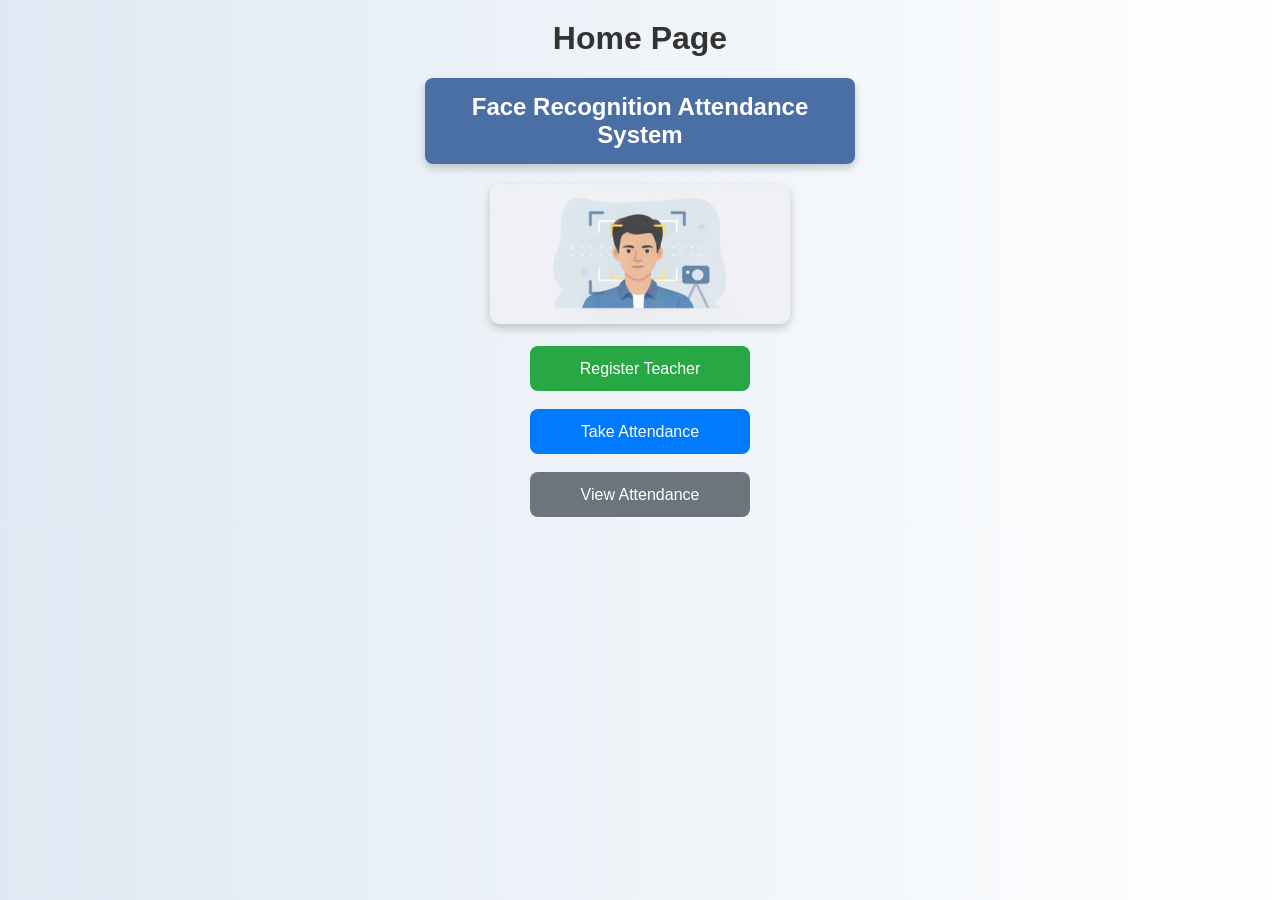
==== index.html @ 6f57ac82 "edited File" ====
<!DOCTYPE html>
<html>
    <head>
        <title>Smart Attendance System</title>
        <link rel="stylesheet" href="style.css">
    </head>

    <body>
        <h1 align="center">Home Page</h1>
        
        
            <div align="center">
            <h2 id="head" width="100px"> Face Recognition Attendance System</h2>
            <img src="photo.png"><br><br>
            <button id="b1">Register Teacher</button><br><br>

            <button id="b2">Take Attendance</button><br><br>

            <button id="b3">View Attendance </button>
        </div>
        
    </body>
</html>
---- style.css ----
body{
    font-family: Arial, Helvetica, sans-serif;
    background: linear-gradient(to right, #dfe9f3, #ffffff);
}

h1{
    color: #333;
    margin-top: 20px;
}

#head{
    background-color: #4a6fa5;
    color: white;
    padding: 15px;
    width: 400px;
    border-radius: 8px;
    box-shadow: 0px 4px 10px rgba(0,0,0,0.2);
}

img{
    width: 300px;
    border-radius: 10px;
    box-shadow: 0px 4px 10px rgba(0,0,0,0.2);
}

button{
    width: 220px;
    height: 45px;
    border: none;
    border-radius: 8px;
    font-size: 16px;
    color: white;
    cursor: pointer;
    transition: 0.3s;
}

#b1{
    background-color: #28a745;
}

#b1:hover{
    background-color: #1e7e34;
}

#b2{
    background-color: #007bff;
}

#b2:hover{
    background-color: #0056b3;
}

#b3{
    background-color: #6c757d;
}

#b3:hover{
    background-color: #545b62;
}
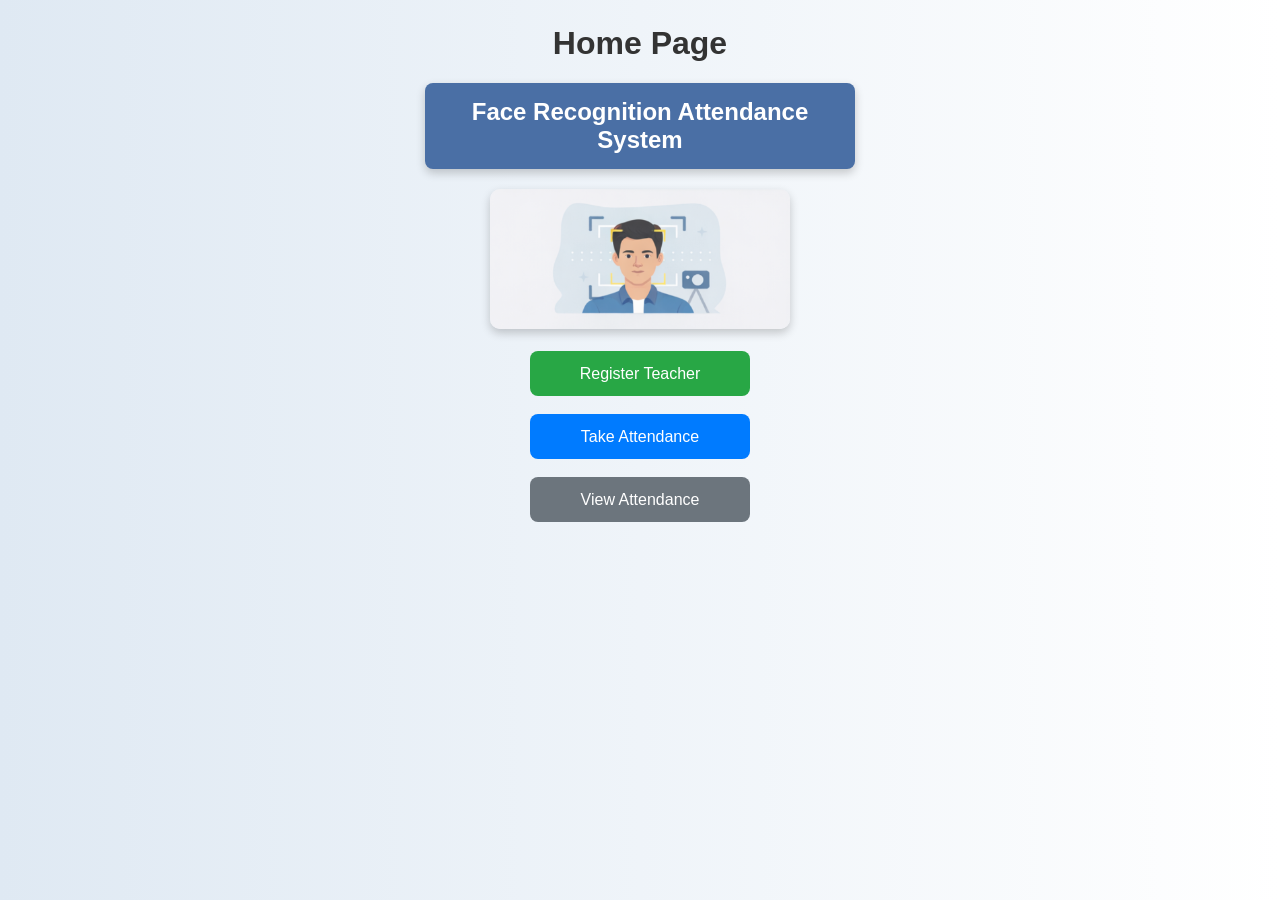
==== commit 1c033674: "Added Register file and edited css file" ====
--- a/index.html
+++ b/index.html
@@ -12,7 +12,7 @@
             <div align="center">
             <h2 id="head" width="100px"> Face Recognition Attendance System</h2>
             <img src="photo.png"><br><br>
-            <button id="b1">Register Teacher</button><br><br>
+            <a href="register.html"><button id="b1">Register Teacher</button></a> <br><br>
 
             <button id="b2">Take Attendance</button><br><br>
 
--- a/style.css
+++ b/style.css
@@ -5,7 +5,8 @@
 
 h1{
     color: #333;
-    margin-top: 20px;
+    margin-top: 25px;
+    
 }
 
 #head{
@@ -56,4 +57,44 @@
 
 #b3:hover{
     background-color: #545b62;
-}+}
+
+/*Register File Css */
+form{
+    background:white;
+    padding:30px;
+    border-radius:10px;
+    width:350px;
+    margin:auto;
+    box-shadow:0px 4px 15px rgba(0,0,0,0.2);
+}
+
+label{
+    font-weight:bold;
+    color:#333;
+}
+
+#b4{
+    background-color: #28a745;
+}
+
+#b4:hover{
+    background-color: #1e7e34;
+}
+
+#b5{
+    background-color: #007bff;
+}
+
+#b5:hover{
+    background-color: #0056b3;
+}
+
+#name,
+#department{
+    height:30px;
+    width:220px;
+    border:1px solid #ccc;
+    border-radius:5px;
+    padding-left:8px;
+}
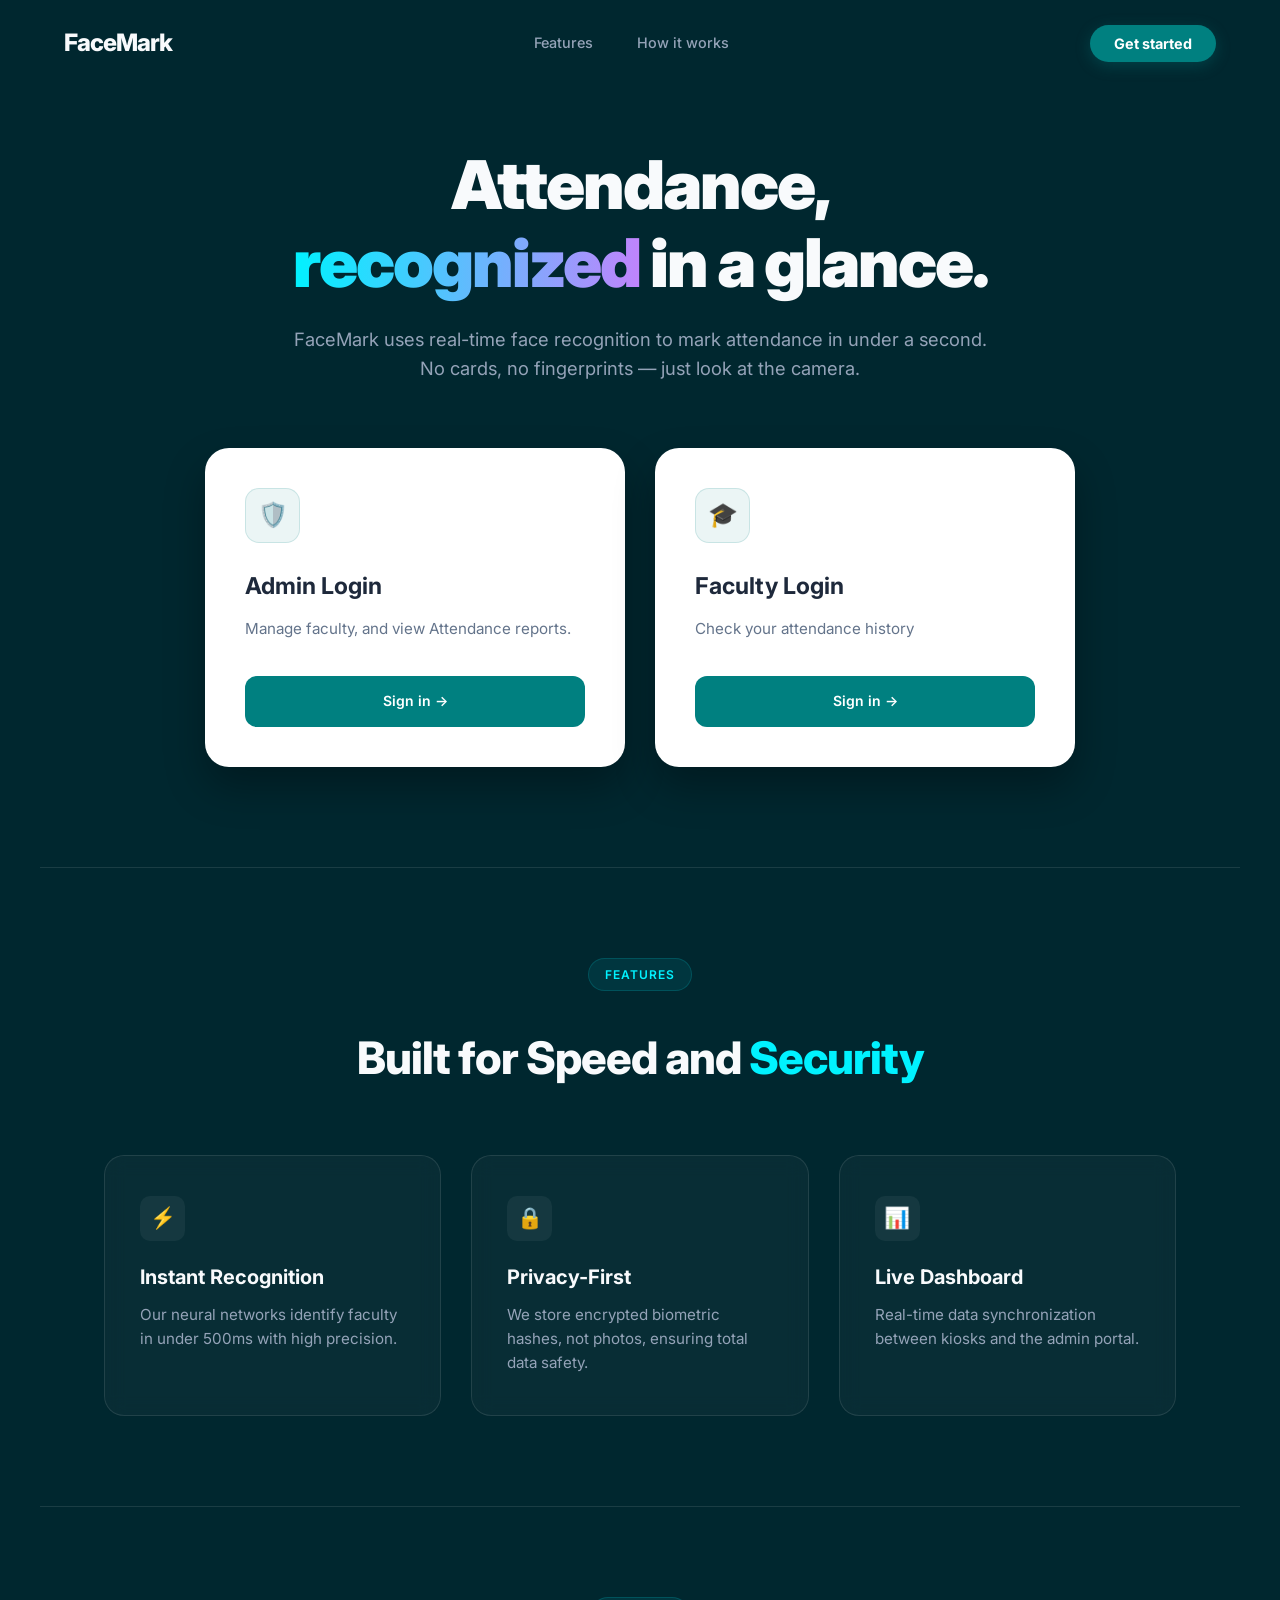
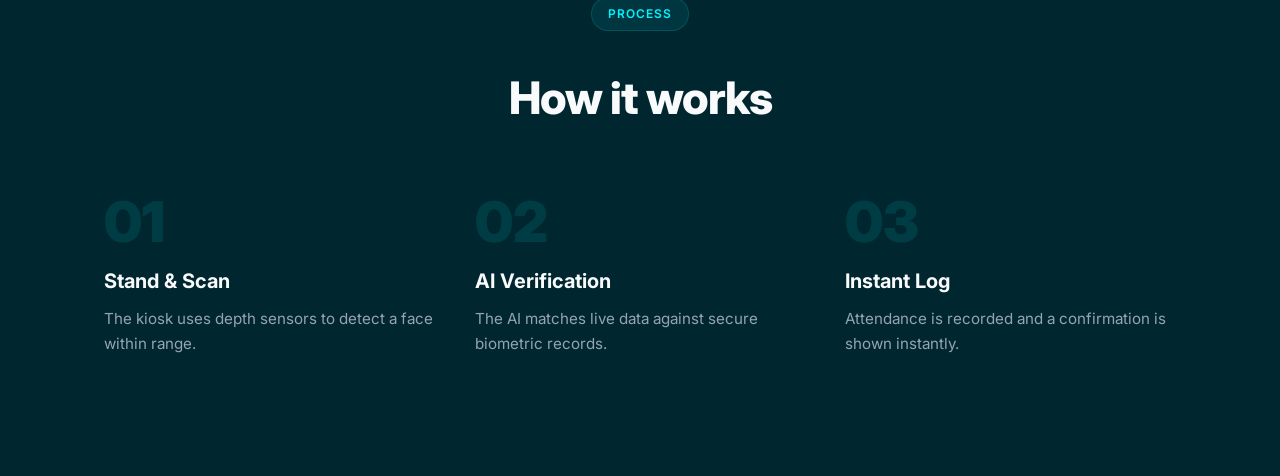
==== commit db1bd540: "Moving index.html At root" ====
--- a/index.html
+++ b/index.html
@@ -1,23 +1,94 @@
 <!DOCTYPE html>
-<html>
-    <head>
-        <title>Smart Attendance System</title>
-        <link rel="stylesheet" href="style.css">
-    </head>
+<html lang="en">
+<head>
+    <meta charset="UTF-8">
+    <meta name="viewport" content="width=device-width, initial-scale=1.0">
+    <title>FaceMark | Advanced Faculty Attendance</title>
+    <link rel="stylesheet" href="../design/home.css">
+    <link href="https://fonts.googleapis.com/css2?family=Inter:wght@400;600;800;900&display=swap" rel="stylesheet">
+</head>
+<body>
 
-    <body>
-        <h1 align="center">Home Page</h1>
+    <nav>
+        <div class="logo">FaceMark</div>
+        <div class="nav-links">
+            <a href="#features">Features</a>
+            <a href="#how-it-works">How it works</a>
+        </div>
+        <a href="#features"><button class="btn-cta">Get started</button></a>
+    </nav>
+
+    <header class="hero">
         
-        
-            <div align="center">
-            <h2 id="head" width="100px"> Face Recognition Attendance System</h2>
-            <img src="photo.png"><br><br>
-            <a href="register.html"><button id="b1">Register Teacher</button></a> <br><br>
+        <h1>Attendance, <br><span>recognized</span> in a glance.</h1>
+        <p class="subtitle">
+            FaceMark uses real-time face recognition to mark attendance in under a second. 
+            No cards, no fingerprints — just look at the camera.
+        </p>
 
-            <button id="b2">Take Attendance</button><br><br>
+        <div class="card-row">
+            <div class="login-card">
+                <div class="icon-square">🛡️</div>
+                <h3>Admin Login</h3>
+                <p>Manage faculty, and view Attendance reports.</p>
+                <a href="adminlogin.html">Sign in &rarr;</a>
+            </div>
+            <div class="login-card">
+                <div class="icon-square">🎓</div>
+                <h3>Faculty Login</h3>
+                <p>Check your attendance history </p>
+                <a href="userlogin.html">Sign in &rarr;</a>
+            </div>
+        </div>
+    </header>
 
-            <button id="b3">View Attendance </button>
+    <section id="features" class="features">
+        <div class="section-header">
+            <div class="badge">Features</div>
+            <h2>Built for Speed and <span>Security</span></h2>
         </div>
-        
-    </body>
+        <div class="features-grid">
+            <div class="f-item">
+                <div class="icon-square">⚡</div>
+                <h4>Instant Recognition</h4>
+                <p>Our neural networks identify faculty in under 500ms with high precision.</p>
+            </div>
+            <div class="f-item">
+                <div class="icon-square">🔒</div>
+                <h4>Privacy-First</h4>
+                <p>We store encrypted biometric hashes, not photos, ensuring total data safety.</p>
+            </div>
+            <div class="f-item">
+                <div class="icon-square">📊</div>
+                <h4>Live Dashboard</h4>
+                <p>Real-time data synchronization between kiosks and the admin portal.</p>
+            </div>
+        </div>
+    </section>
+
+    <section id="how-it-works" class="how-it-works">
+        <div class="section-header">
+            <div class="badge">Process</div>
+            <h2>How it works</h2>
+        </div>
+        <div class="step-container">
+            <div class="step">
+                <div class="step-num">01</div>
+                <h4>Stand & Scan</h4>
+                <p>The kiosk uses depth sensors to detect a face within range.</p>
+            </div>
+            <div class="step">
+                <div class="step-num">02</div>
+                <h4>AI Verification</h4>
+                <p>The AI matches live data against secure biometric records.</p>
+            </div>
+            <div class="step">
+                <div class="step-num">03</div>
+                <h4>Instant Log</h4>
+                <p>Attendance is recorded and a confirmation is shown instantly.</p>
+            </div>
+        </div>
+    </section>
+
+</body>
 </html>
--- a/design/home.css
+++ b/design/home.css
@@ -0,0 +1,305 @@
+/* ==========================================================================
+   FACEMARK LIGHT/TEAL HYBRID MASTER LANDING STYLES
+   ========================================================================== */
+
+:root {
+    /* Color Palette matched exactly to your dashboard sidebar and login elements */
+    --bg-dark: #00272f;         /* Precise deep dark teal background color */
+    --accent-cyan: #00f2ff;    /* Neon Cyan accent for labels/badges */
+    --accent-teal: #008080;    /* Master dashboard primary button / action teal */
+    --accent-purple: #c084fc;  /* Gradient purple highlight */
+    
+    --text-main: #f8fafc;      /* Crisp white text for dark canvas */
+    --text-muted: #94a3b8;     /* Secondary soft gray description text */
+    
+    --glass-bg: rgba(255, 255, 255, 0.03);
+    --glass-border: rgba(255, 255, 255, 0.1);
+}
+
+/* --- GLOBAL RESETS --- */
+* {
+    margin: 0;
+    padding: 0;
+    box-sizing: border-box;
+    font-family: 'Inter', sans-serif;
+}
+
+body {
+    background-color: var(--bg-dark);
+    color: var(--text-main);
+    line-height: 1.6;
+    scroll-behavior: smooth;
+    overflow-x: hidden;
+}
+
+/* --- NAVIGATION BAR --- */
+nav {
+    display: flex;
+    justify-content: space-between;
+    align-items: center;
+    padding: 1.5rem 5%;
+    max-width: 1300px;
+    margin: 0 auto;
+}
+
+.logo {
+    font-size: 1.5rem;
+    font-weight: 800;
+    letter-spacing: -1px;
+    color: var(--text-main);
+}
+
+.nav-links a {
+    color: var(--text-muted);
+    text-decoration: none;
+    margin: 0 20px;
+    font-size: 0.9rem;
+    font-weight: 500;
+    transition: color 0.3s ease;
+}
+
+.nav-links a:hover {
+    color: var(--accent-cyan);
+}
+
+.btn-cta {
+    background: var(--accent-teal);
+    color: #ffffff;
+    padding: 10px 24px;
+    border-radius: 50px;
+    font-weight: 700;
+    border: none;
+    cursor: pointer;
+    font-size: 0.9rem;
+    box-shadow: 0 4px 15px rgba(0, 128, 128, 0.3);
+    transition: all 0.3s ease;
+}
+
+.btn-cta:hover {
+    background: #006666;
+    transform: translateY(-1px);
+}
+
+/* --- HERO SECTION --- */
+.hero {
+    text-align: center;
+    padding: 60px 5% 100px;
+    max-width: 1100px;
+    margin: 0 auto;
+}
+
+.badge {
+    display: inline-block;
+    background: rgba(0, 242, 255, 0.08);
+    border: 1px solid rgba(0, 242, 255, 0.15);
+    padding: 6px 16px;
+    border-radius: 50px;
+    font-size: 0.75rem;
+    color: var(--accent-cyan);
+    text-transform: uppercase;
+    letter-spacing: 1px;
+    font-weight: 600;
+    margin-bottom: 2rem;
+}
+
+h1 {
+    font-size: clamp(2.5rem, 6vw, 4.2rem);
+    font-weight: 900;
+    line-height: 1.15;
+    margin-bottom: 1.5rem;
+    letter-spacing: -2px;
+}
+
+h1 span {
+    background: linear-gradient(90deg, var(--accent-cyan), var(--accent-purple));
+    -webkit-background-clip: text;
+    -webkit-text-fill-color: transparent;
+}
+
+.subtitle {
+    color: var(--text-muted);
+    font-size: 1.15rem;
+    max-width: 700px;
+    margin: 0 auto 4rem;
+}
+
+/* --- SIDE-BY-SIDE ACCESS PORTAL CARDS --- */
+.card-row {
+    display: flex;
+    justify-content: center;
+    align-items: stretch;        /* Ensures cards stay matching heights */
+    gap: 30px;
+    flex-wrap: wrap;             /* Drops gracefully side-by-side on mobile screens */
+    max-width: 900px;
+    margin: 0 auto;
+    width: 100%;
+}
+
+.login-card {
+    background: #ffffff;         /* Pure crisp white card matching requested form snippet */
+    border: none;
+    padding: 40px;
+    border-radius: 24px;
+    flex: 1;                     /* Dynamically shares equal width row space */
+    min-width: 300px;            /* Avoids compressing on tight viewports */
+    max-width: 420px;
+    text-align: left;
+    box-shadow: 0 20px 40px rgba(0, 0, 0, 0.3);
+    display: flex;
+    flex-direction: column;      /* Pushes anchor links uniformly to card bottoms */
+    transition: all 0.3s cubic-bezier(0.4, 0, 0.2, 1);
+}
+
+.login-card:hover {
+    transform: translateY(-8px);
+    box-shadow: 0 28px 50px rgba(0, 0, 0, 0.45);
+}
+
+.login-card .icon-square {
+    width: 55px;
+    height: 55px;
+    background: rgba(0, 128, 128, 0.08); /* Clean brand-integrated backing */
+    border: 1px solid rgba(0, 128, 128, 0.15);
+    border-radius: 14px;
+    display: flex;
+    align-items: center;
+    justify-content: center;
+    margin-bottom: 25px;
+    font-size: 1.5rem;
+    color: var(--accent-teal);
+}
+
+.login-card h3 { 
+    margin-bottom: 12px; 
+    font-size: 1.45rem;
+    font-weight: 700;
+    color: #1e293b;             /* Deep slate text for inner card text readability */
+}
+
+.login-card p { 
+    color: #64748b;             /* Secondary text gray layer */
+    margin-bottom: 35px; 
+    font-size: 0.95rem;
+    flex-grow: 1;               /* Makes descriptions take up remaining layout height */
+}
+
+.login-card a { 
+    display: inline-block;
+    width: 100%;
+    text-align: center;
+    background: var(--accent-teal); /* Dark teal button background */
+    color: #ffffff; 
+    text-decoration: none; 
+    font-weight: 600; 
+    font-size: 14px;
+    padding: 14px;              /* Exact comfortable padding height */
+    border-radius: 12px;
+    transition: background 0.2s ease;
+}
+
+.login-card a:hover {
+    background: #006666;        /* Subtle deep click state overlay */
+}
+
+/* --- SYSTEM FEATURES SECTION --- */
+.features {
+    padding: 90px 5%;
+    max-width: 1200px;
+    margin: 0 auto;
+    border-top: 1px solid var(--glass-border);
+}
+
+.section-header { 
+    text-align: center; 
+    margin-bottom: 60px; 
+}
+
+.section-header h2 { 
+    font-size: 2.8rem; 
+    font-weight: 800;
+    letter-spacing: -1px; 
+}
+
+.section-header h2 span { 
+    color: var(--accent-cyan); 
+}
+
+.features-grid {
+    display: grid;
+    grid-template-columns: repeat(auto-fit, minmax(300px, 1fr));
+    gap: 30px;
+}
+
+.f-item {
+    padding: 40px 35px;
+    border-radius: 20px;
+    border: 1px solid var(--glass-border);
+    background: var(--glass-bg);
+    backdrop-filter: blur(10px);
+    transition: border-color 0.3s ease;
+}
+
+.f-item:hover {
+    border-color: rgba(0, 242, 255, 0.3);
+}
+
+.f-item .icon-square {
+    width: 45px;
+    height: 45px;
+    background: rgba(255, 255, 255, 0.05);
+    border-radius: 10px;
+    display: flex;
+    align-items: center;
+    justify-content: center;
+    font-size: 1.3rem;
+    margin-bottom: 20px;
+}
+
+.f-item h4 {
+    font-size: 1.25rem;
+    font-weight: 700;
+    margin-bottom: 10px;
+}
+
+.f-item p {
+    color: var(--text-muted);
+    font-size: 0.95rem;
+}
+
+/* --- PROCESS / HOW IT WORKS SECTION --- */
+.how-it-works {
+    padding: 90px 5% 120px;
+    max-width: 1200px;
+    margin: 0 auto;
+    border-top: 1px solid var(--glass-border);
+}
+
+.step-container {
+    display: flex;
+    gap: 40px;
+    flex-wrap: wrap;
+}
+
+.step { 
+    flex: 1; 
+    min-width: 260px; 
+}
+
+.step-num {
+    font-size: 3.5rem;
+    font-weight: 900;
+    color: rgba(0, 242, 255, 0.1);
+    line-height: 1;
+    margin-bottom: 15px;
+}
+
+.step h4 {
+    font-size: 1.25rem;
+    font-weight: 700;
+    margin-bottom: 10px;
+}
+
+.step p {
+    color: var(--text-muted);
+    font-size: 0.95rem;
+}
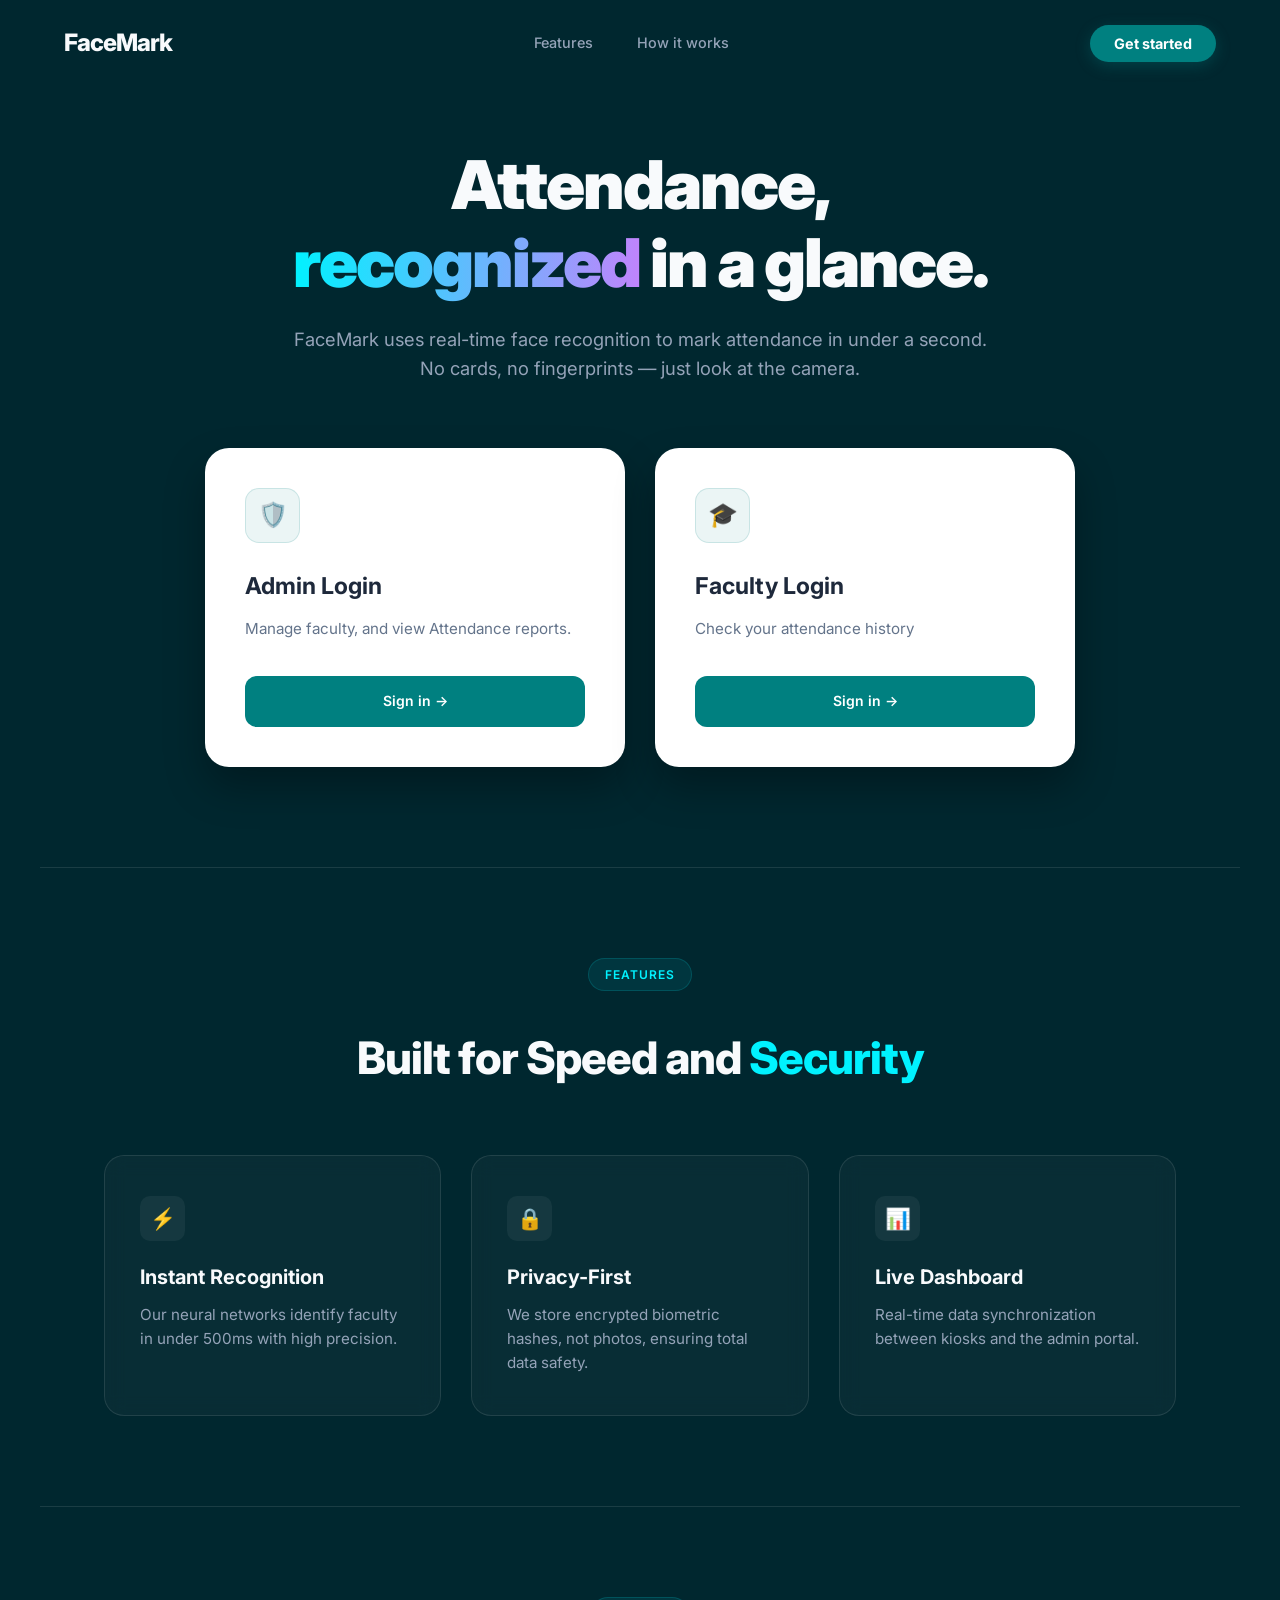
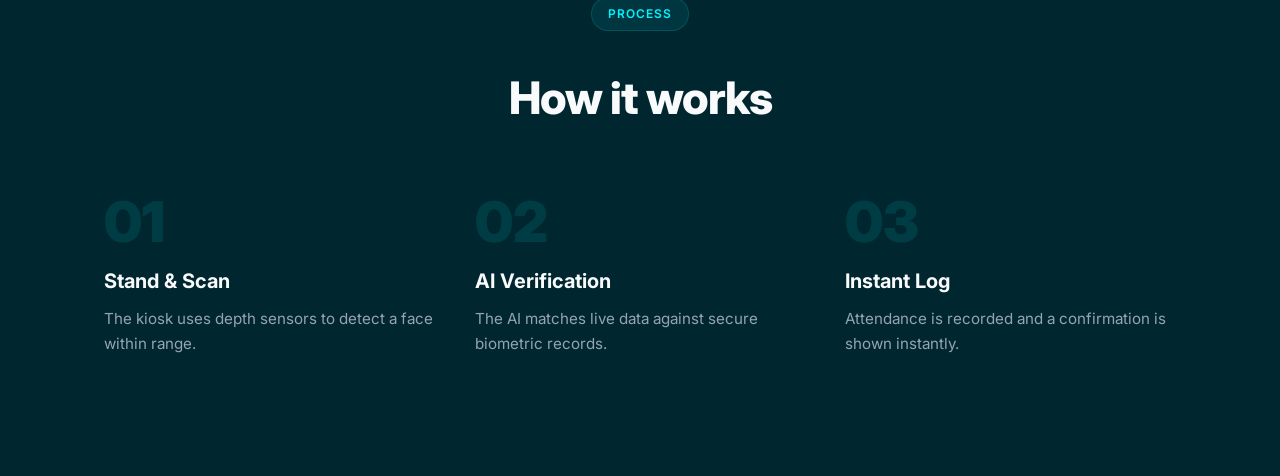
==== commit 1929f4e6: "Linking" ====
--- a/index.html
+++ b/index.html
@@ -4,7 +4,7 @@
     <meta charset="UTF-8">
     <meta name="viewport" content="width=device-width, initial-scale=1.0">
     <title>FaceMark | Advanced Faculty Attendance</title>
-    <link rel="stylesheet" href="../design/home.css">
+    <link rel="stylesheet" href="design/home.css">
     <link href="https://fonts.googleapis.com/css2?family=Inter:wght@400;600;800;900&display=swap" rel="stylesheet">
 </head>
 <body>
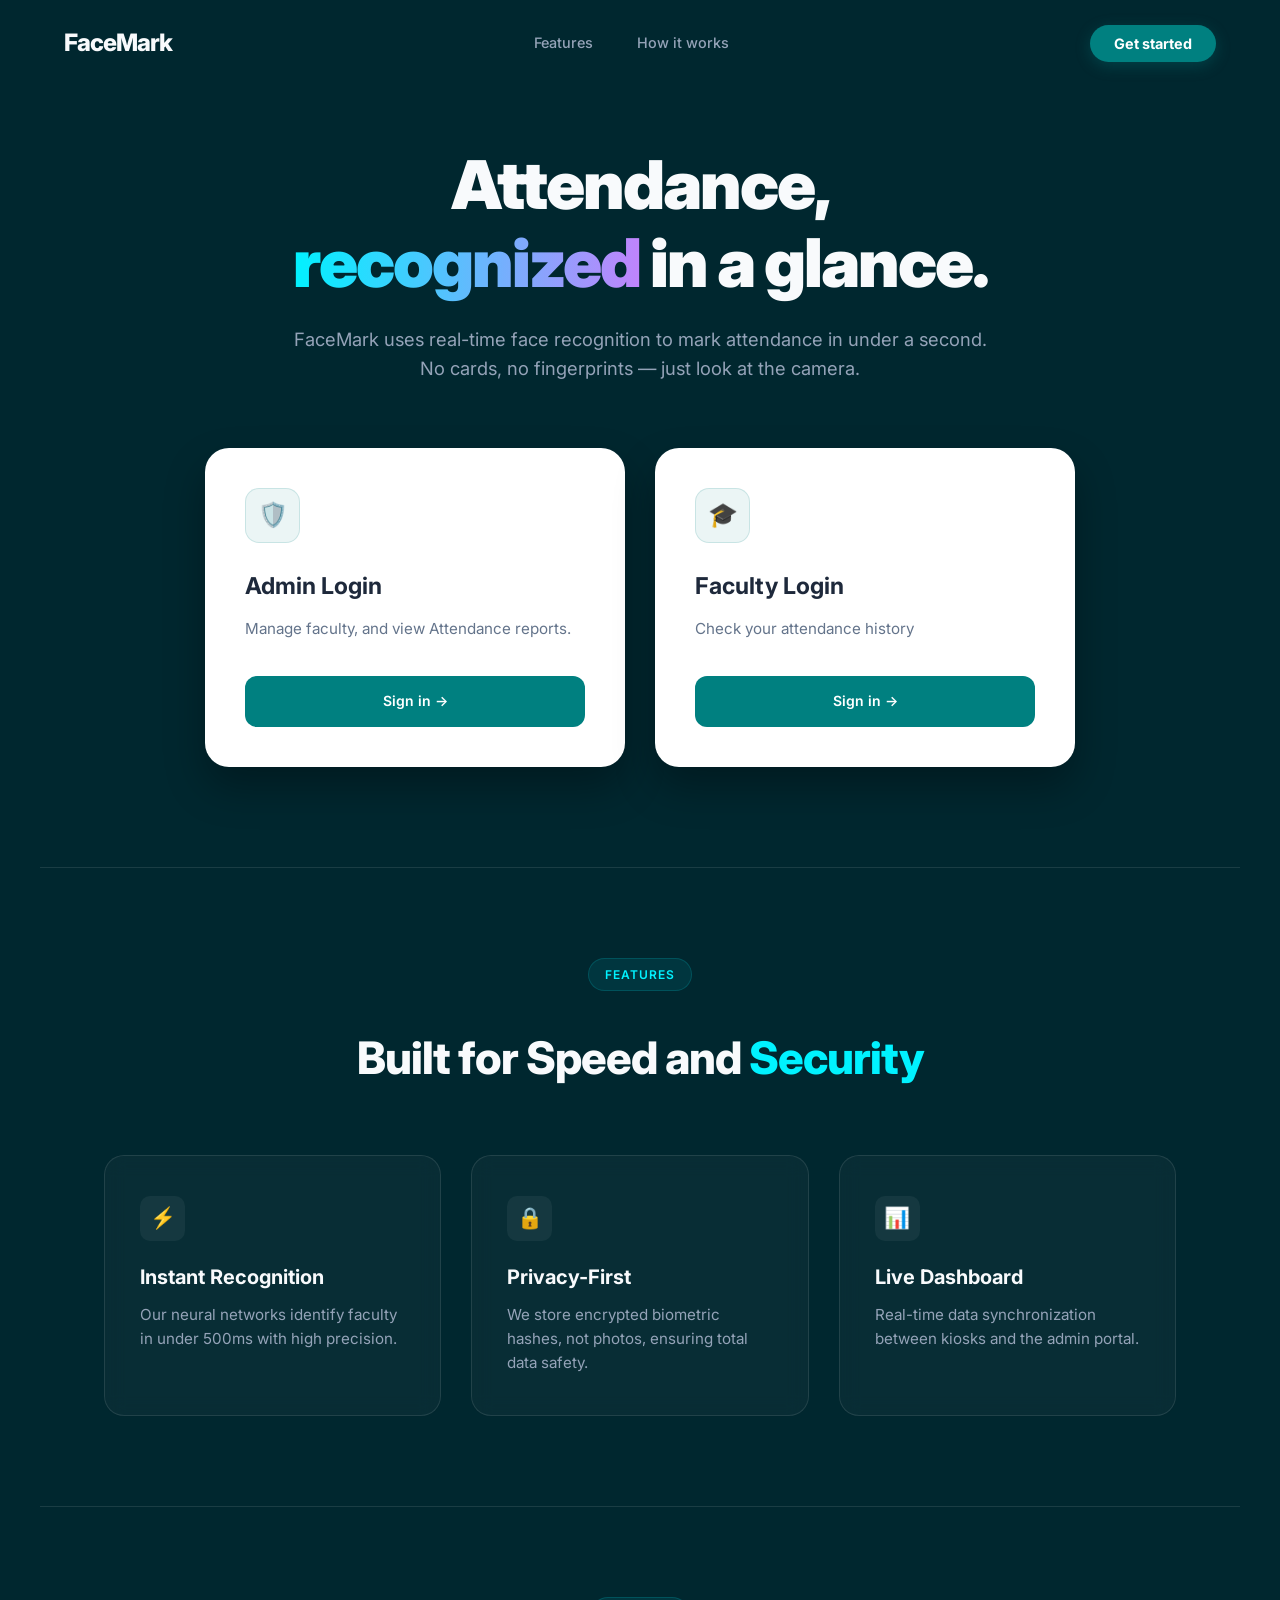
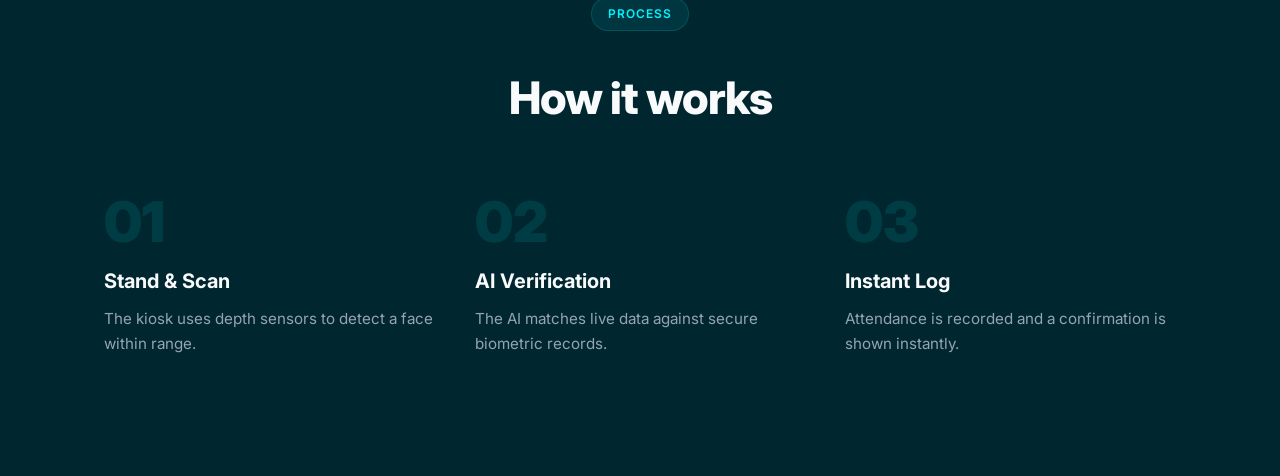
==== commit 7a624854: "Linking" ====
--- a/index.html
+++ b/index.html
@@ -31,13 +31,13 @@
                 <div class="icon-square">🛡️</div>
                 <h3>Admin Login</h3>
                 <p>Manage faculty, and view Attendance reports.</p>
-                <a href="adminlogin.html">Sign in &rarr;</a>
+                <a href="html/admindashboard.html">Sign in &rarr;</a>
             </div>
             <div class="login-card">
                 <div class="icon-square">🎓</div>
                 <h3>Faculty Login</h3>
                 <p>Check your attendance history </p>
-                <a href="userlogin.html">Sign in &rarr;</a>
+                <a href="html/admindashboard.html">Sign in &rarr;</a>
             </div>
         </div>
     </header>
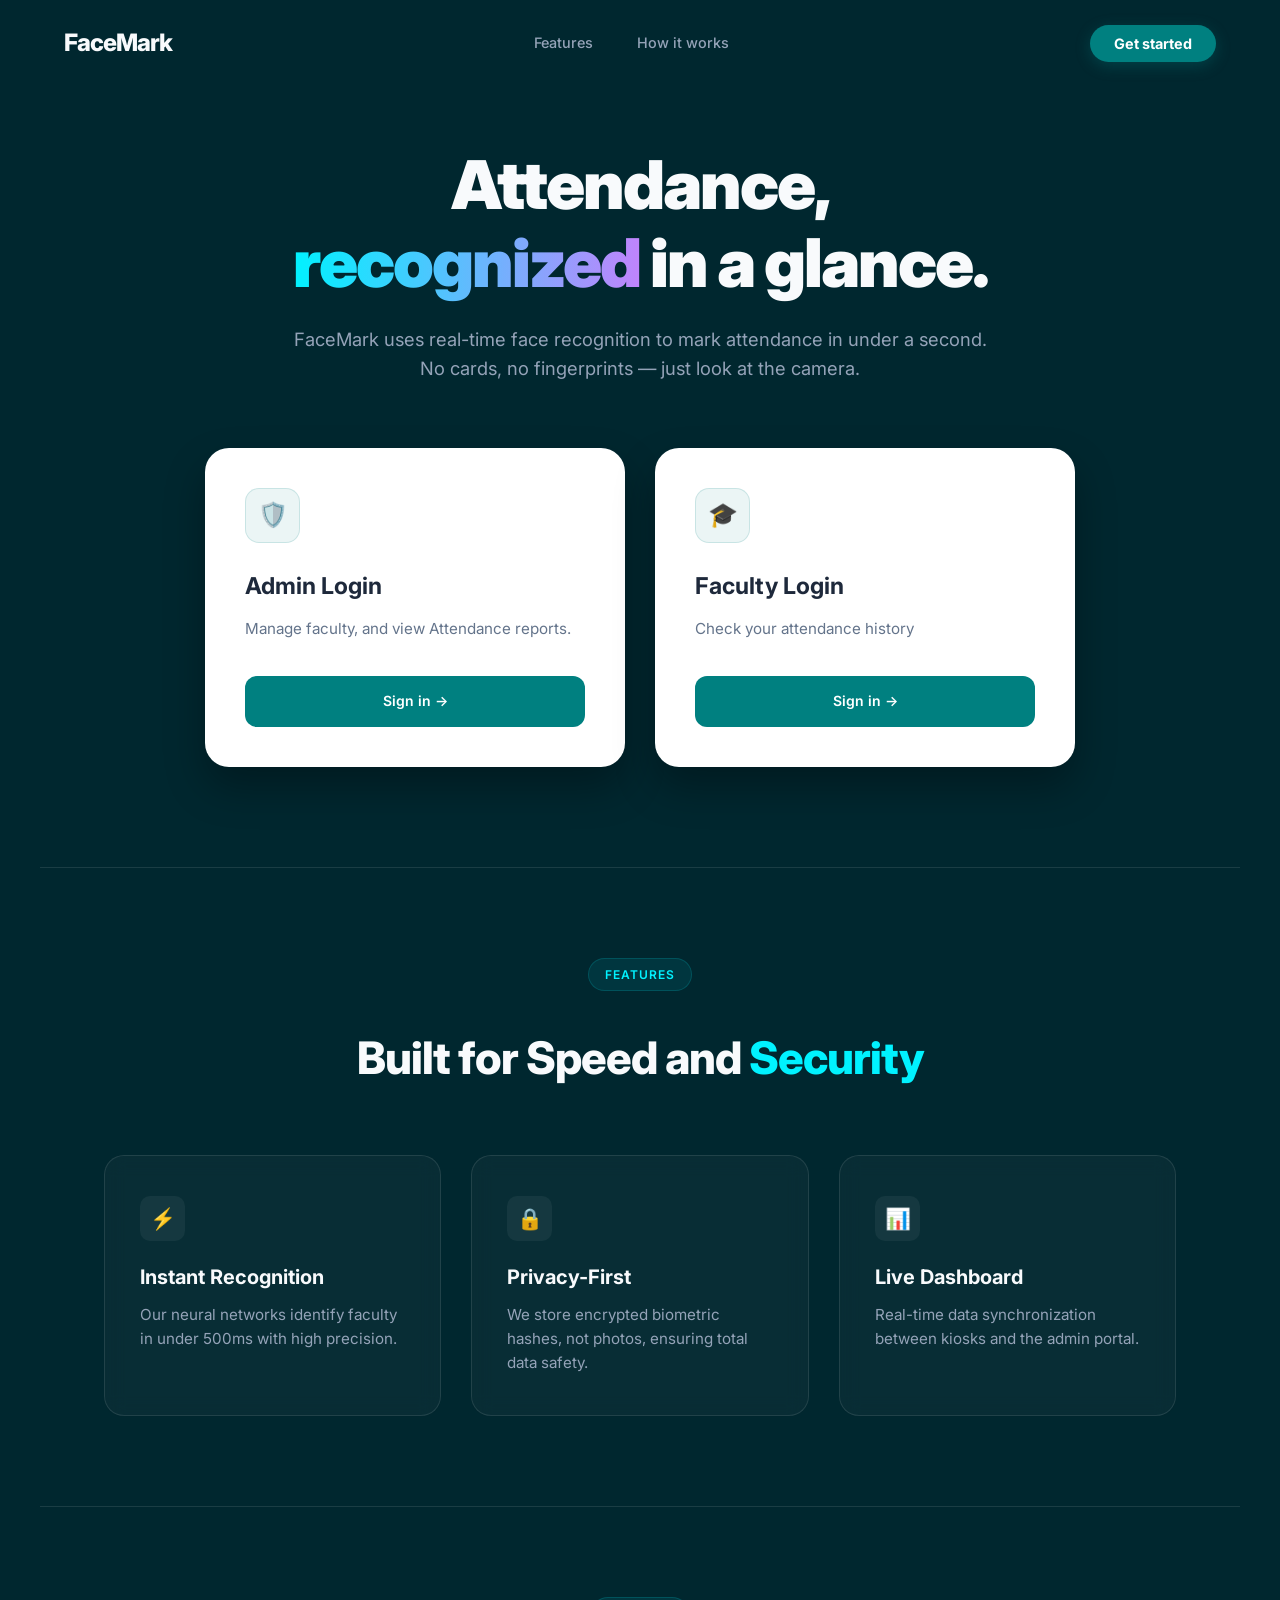
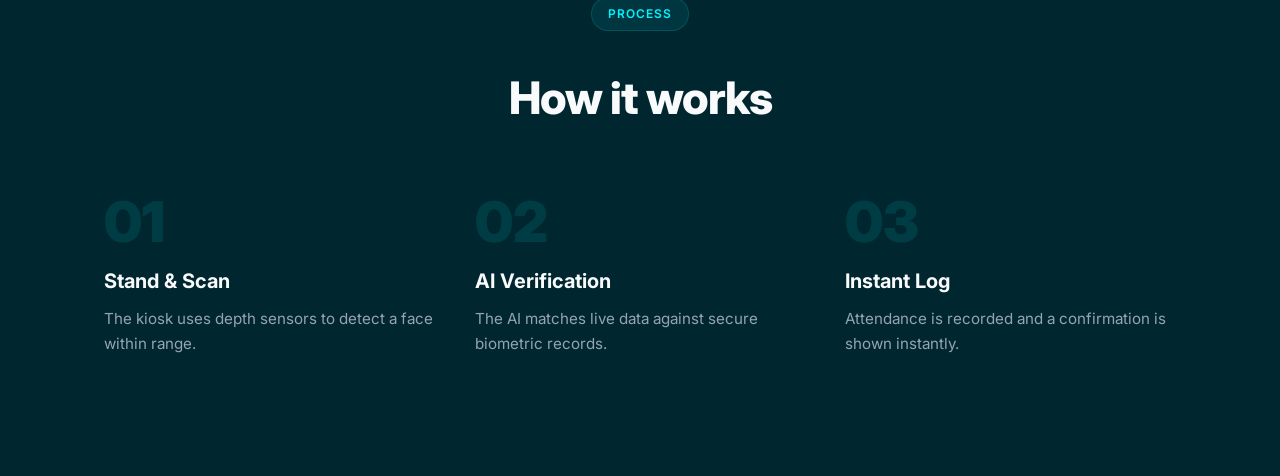
==== commit e21f5de7: "new" ====
--- a/index.html
+++ b/index.html
@@ -31,13 +31,13 @@
                 <div class="icon-square">🛡️</div>
                 <h3>Admin Login</h3>
                 <p>Manage faculty, and view Attendance reports.</p>
-                <a href="html/admindashboard.html">Sign in &rarr;</a>
+                <a href="html/adminlogin.html">Sign in &rarr;</a>
             </div>
             <div class="login-card">
                 <div class="icon-square">🎓</div>
                 <h3>Faculty Login</h3>
                 <p>Check your attendance history </p>
-                <a href="html/admindashboard.html">Sign in &rarr;</a>
+                <a href="html/userlogin.html">Sign in &rarr;</a>
             </div>
         </div>
     </header>
